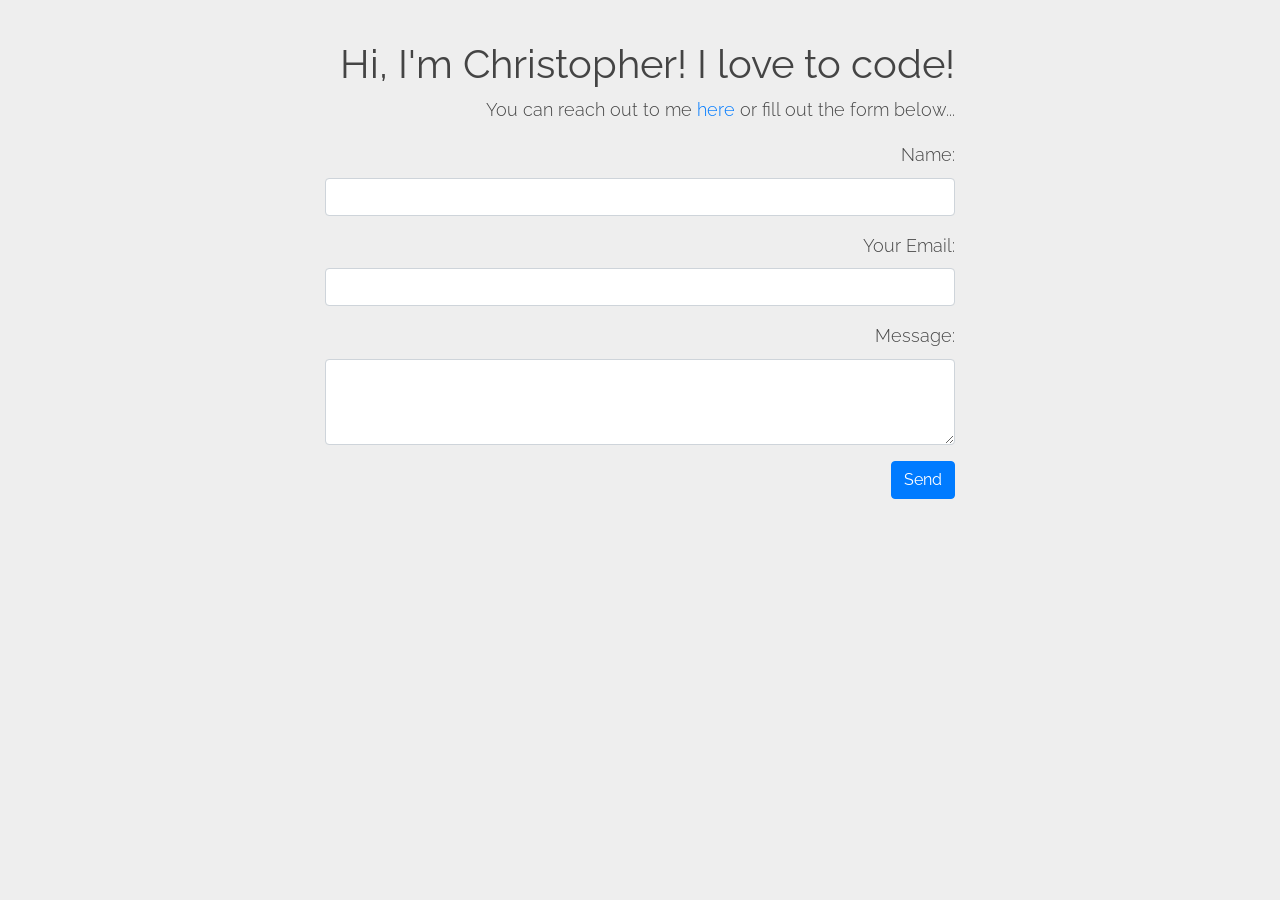
==== index.html @ b3dc9dd5 "First Commit" ====
<!DOCTYPE html>
<html lang="en">
<head>
    <meta charset="UTF-8">
    <meta name="viewport" content="width=device-width, initial-scale=1.0">
    <meta http-equiv="X-UA-Compatible" content="ie=edge">
    <link href="https://fonts.googleapis.com/css?family=Raleway&display=swap" rel="stylesheet">
    <title>Christopher Dion</title>
    <link href="https://fonts.googleapis.com/css?family=Raleway:300,400&display=swap" rel="stylesheet" />
    <link rel="stylesheet" href="https://stackpath.bootstrapcdn.com/bootstrap/4.4.1/css/bootstrap.min.css"
        integrity="sha384-Vkoo8x4CGsO3+Hhxv8T/Q5PaXtkKtu6ug5TOeNV6gBiFeWPGFN9MuhOf23Q9Ifjh" crossorigin="anonymous" />
    <style>
        body {
            margin: 40px auto;
            max-width: 650px;
            line-height: 1.6;
            font-size: 18px;
            color: #444;
            padding: 0 10px;
            background: #eeeeee;
            text-align: right;
            font-family: "Raleway", sans-serif;
        }
    
        h1,
        h2,
        h3 {
            line-height: 1.2;
        }
    
        h1 {
            font-weight: 400;
        }
    
        p,
        label {
            font-weight: 300;
        }
    </style>
    </head>
    
    <body>
        <h1>Hi, I'm Christopher! I love to code!</h1>
        <p>
            You can reach out to me <a href="mailto:dion315@gmail.com">here</a> or
            fill out the form below...
        </p>
        <form action="https://mailthis.to/dion315@gmail.com" method="POST">
            <div class="form-group">
                <label>Name:</label>
                <input type="text" class="form-control" name="Name" />
            </div>
            <div class="form-group">
                <label>Your Email:</label>
                <input type="email" class="form-control" name="_replyto" required />
            </div>
            <div class="form-group">
                <label>Message:</label>
                <textarea class="form-control" name="Message" rows="3"></textarea>
            </div>
            <input type="hidden" name="_honeypot" value="" /> <!-- the beauty of this is
            that it will work with the service to not allow a submittal that has
            anything in the honeypot! -->
            <button type="submit" class="btn btn-primary">Send</button>
        </form>
    </body>
    
    </html>

</head>
<body>
    
</body>
</html>
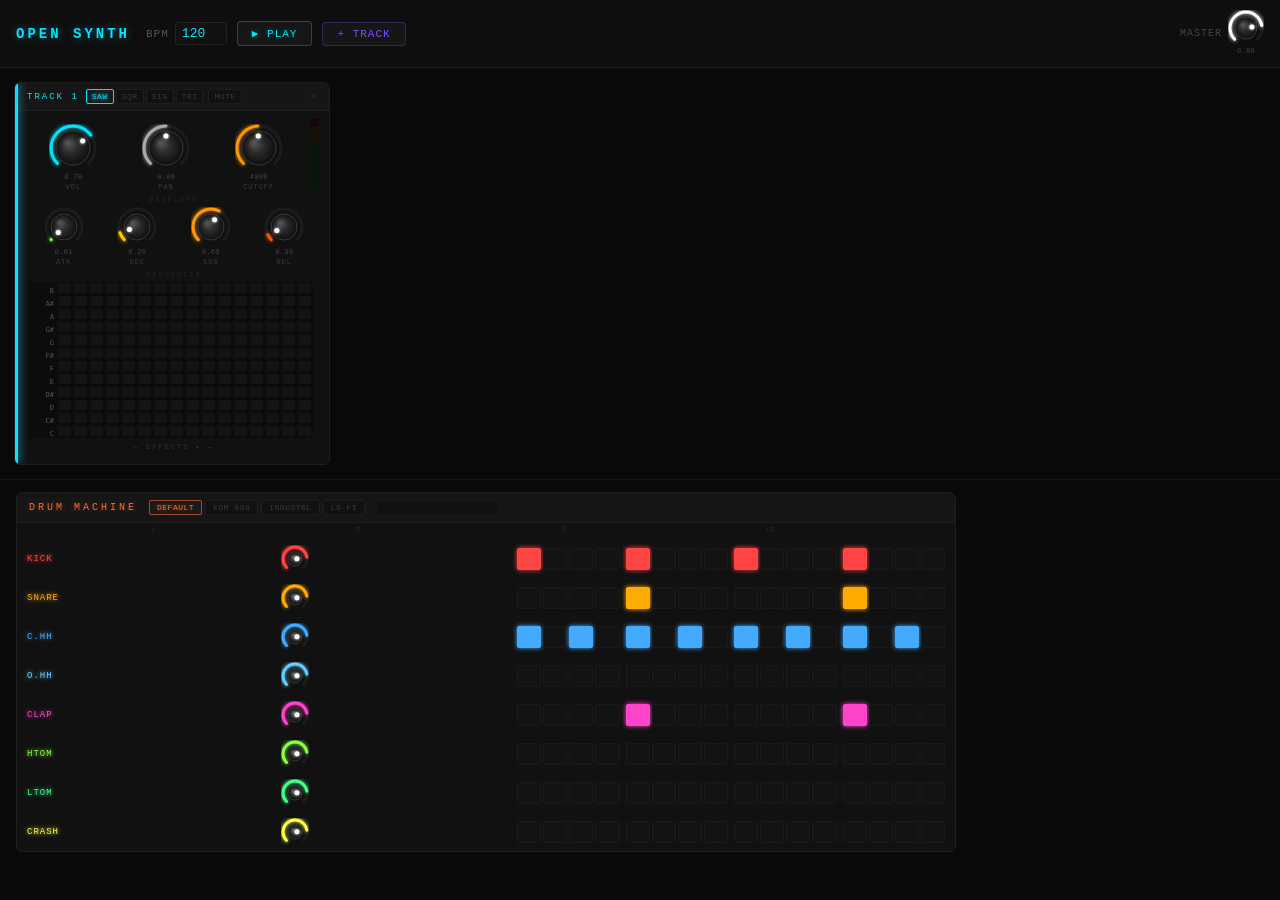
==== commit ccceda71: "Add files via upload" ====
--- a/index.html
+++ b/index.html
@@ -1,74 +1,43 @@
 <!DOCTYPE html>
 <html lang="en">
 <head>
-    <meta charset="UTF-8">
-    <meta name="viewport" content="width=device-width, initial-scale=1.0">
-    <meta http-equiv="X-UA-Compatible" content="ie=edge">
-    <link href="https://fonts.googleapis.com/css?family=Raleway&display=swap" rel="stylesheet">
-    <title>Christopher Dion</title>
-    <link href="https://fonts.googleapis.com/css?family=Raleway:300,400&display=swap" rel="stylesheet" />
-    <link rel="stylesheet" href="https://stackpath.bootstrapcdn.com/bootstrap/4.4.1/css/bootstrap.min.css"
-        integrity="sha384-Vkoo8x4CGsO3+Hhxv8T/Q5PaXtkKtu6ug5TOeNV6gBiFeWPGFN9MuhOf23Q9Ifjh" crossorigin="anonymous" />
-    <style>
-        body {
-            margin: 40px auto;
-            max-width: 650px;
-            line-height: 1.6;
-            font-size: 18px;
-            color: #444;
-            padding: 0 10px;
-            background: #eeeeee;
-            text-align: right;
-            font-family: "Raleway", sans-serif;
-        }
-    
-        h1,
-        h2,
-        h3 {
-            line-height: 1.2;
-        }
-    
-        h1 {
-            font-weight: 400;
-        }
-    
-        p,
-        label {
-            font-weight: 300;
-        }
-    </style>
-    </head>
-    
-    <body>
-        <h1>Hi, I'm Christopher! I love to code!</h1>
-        <p>
-            You can reach out to me <a href="mailto:dion315@gmail.com">here</a> or
-            fill out the form below...
-        </p>
-        <form action="https://mailthis.to/dion315@gmail.com" method="POST">
-            <div class="form-group">
-                <label>Name:</label>
-                <input type="text" class="form-control" name="Name" />
-            </div>
-            <div class="form-group">
-                <label>Your Email:</label>
-                <input type="email" class="form-control" name="_replyto" required />
-            </div>
-            <div class="form-group">
-                <label>Message:</label>
-                <textarea class="form-control" name="Message" rows="3"></textarea>
-            </div>
-            <input type="hidden" name="_honeypot" value="" /> <!-- the beauty of this is
-            that it will work with the service to not allow a submittal that has
-            anything in the honeypot! -->
-            <button type="submit" class="btn btn-primary">Send</button>
-        </form>
-    </body>
-    
-    </html>
-
+<meta charset="UTF-8">
+<meta name="viewport" content="width=device-width, initial-scale=1">
+<title>Open Synth</title>
+<link rel="stylesheet" href="style.css">
 </head>
 <body>
-    
+
+<header class="app-header">
+  <div class="app-logo">OPEN SYNTH</div>
+
+  <div class="transport">
+    <div class="bpm-wrap">
+      BPM
+      <input id="bpm" class="bpm-input" value="120" type="number" min="20" max="300">
+    </div>
+    <button id="play-btn" class="btn btn-play" onclick="handlePlay()">&#9654; PLAY</button>
+    <button class="btn btn-add" onclick="addTrack()">+ TRACK</button>
+  </div>
+
+  <div class="master-wrap">
+    MASTER
+    <div id="master-vol-knob"></div>
+  </div>
+</header>
+
+<div id="rack"></div>
+
+<div id="drum-section"></div>
+
+<script src="voice.js"></script>
+<script src="voiceManager.js"></script>
+<script src="audioEngine.js"></script>
+<script src="scheduler.js"></script>
+<script src="knob.js"></script>
+<script src="effects.js"></script>
+<script src="drums.js"></script>
+<script src="ui.js"></script>
+
 </body>
-</html>+</html>
--- a/style.css
+++ b/style.css
@@ -0,0 +1,469 @@
+/* ── Reset / base ────────────────────────────────────────────────────────────── */
+*, *::before, *::after { box-sizing: border-box; margin: 0; padding: 0; }
+
+body {
+  background: #080808;
+  color: #ccc;
+  font-family: 'Courier New', Courier, monospace;
+  font-size: 12px;
+  min-height: 100vh;
+  display: flex;
+  flex-direction: column;
+}
+
+/* ── App header ──────────────────────────────────────────────────────────────── */
+.app-header {
+  background: #0e0e0e;
+  border-bottom: 1px solid #1e1e1e;
+  padding: 10px 16px;
+  display: flex;
+  align-items: center;
+  gap: 16px;
+  flex-shrink: 0;
+}
+
+.app-logo {
+  font-size: 14px;
+  font-weight: bold;
+  letter-spacing: 3px;
+  color: #00e5ff;
+  text-shadow: 0 0 10px rgba(0,229,255,0.4);
+  user-select: none;
+}
+
+.transport {
+  display: flex;
+  align-items: center;
+  gap: 10px;
+}
+
+.bpm-wrap {
+  display: flex;
+  align-items: center;
+  gap: 6px;
+  color: #555;
+  font-size: 11px;
+  letter-spacing: 1px;
+}
+
+.bpm-input {
+  width: 52px;
+  background: #111;
+  color: #00e5ff;
+  border: 1px solid #222;
+  border-radius: 3px;
+  padding: 3px 6px;
+  font-family: inherit;
+  font-size: 13px;
+  text-align: center;
+  outline: none;
+}
+.bpm-input:focus { border-color: #00e5ff; }
+
+.btn {
+  background: #161616;
+  color: #aaa;
+  border: 1px solid #252525;
+  border-radius: 4px;
+  padding: 5px 14px;
+  font-family: inherit;
+  font-size: 11px;
+  letter-spacing: 1px;
+  cursor: pointer;
+  transition: background 0.1s, color 0.1s, border-color 0.1s;
+}
+.btn:hover { background: #222; color: #eee; border-color: #444; }
+
+.btn-play {
+  color: #00e5ff;
+  border-color: rgba(0,229,255,0.3);
+  text-shadow: 0 0 6px rgba(0,229,255,0.3);
+}
+.btn-play:hover  { background: #001a1f; border-color: #00e5ff; }
+.btn-play.playing {
+  background: #1a0000;
+  color: #ff4444;
+  border-color: rgba(255,68,68,0.5);
+  animation: pulse 1s ease-in-out infinite;
+}
+
+@keyframes pulse {
+  0%,100% { box-shadow: 0 0 0 0 rgba(255,68,68,0.15); }
+  50%      { box-shadow: 0 0 0 5px rgba(255,68,68,0); }
+}
+
+.btn-add { color: #7c4dff; border-color: rgba(124,77,255,0.3); }
+.btn-add:hover { background: #0d0019; border-color: #7c4dff; }
+
+.master-wrap {
+  display: flex;
+  align-items: center;
+  gap: 6px;
+  margin-left: auto;
+  color: #444;
+  font-size: 10px;
+  letter-spacing: 1px;
+}
+
+/* ── Rack ─────────────────────────────────────────────────────────────────────── */
+#rack {
+  display: flex;
+  flex-direction: row;
+  align-items: flex-start;
+  gap: 14px;
+  padding: 14px;
+  overflow-x: auto;
+  overflow-y: auto;
+  min-height: 120px;
+  max-height: 560px;
+  background: #090909;
+  border-bottom: 1px solid #161616;
+  flex-shrink: 0;
+}
+#rack::-webkit-scrollbar       { width: 6px; height: 6px; }
+#rack::-webkit-scrollbar-track  { background: #090909; }
+#rack::-webkit-scrollbar-thumb  { background: #252525; border-radius: 3px; }
+
+/* ── Module ───────────────────────────────────────────────────────────────────── */
+.module {
+  width: 316px;
+  flex-shrink: 0;
+  background: #111;
+  border: 1px solid #1e1e1e;
+  border-radius: 6px;
+  overflow: hidden;
+  position: relative;
+}
+/* Colored accent bar */
+.module::before {
+  content: '';
+  position: absolute;
+  left: 0; top: 0; bottom: 0; width: 3px;
+  background: var(--accent, #00e5ff);
+  box-shadow: 0 0 8px var(--accent, #00e5ff);
+  z-index: 1;
+}
+
+.mod-header {
+  background: #161616;
+  border-bottom: 1px solid #1e1e1e;
+  padding: 5px 7px 5px 12px;
+  display: flex;
+  align-items: center;
+  gap: 5px;
+}
+
+.mod-name {
+  font-size: 9px;
+  letter-spacing: 2px;
+  color: var(--accent, #00e5ff);
+  flex-shrink: 0;
+  margin-right: 2px;
+}
+
+/* Waveform buttons */
+.wave-btns { display: flex; gap: 2px; }
+
+.wave-btn {
+  background: #111;
+  color: #3a3a3a;
+  border: 1px solid #1e1e1e;
+  border-radius: 2px;
+  padding: 2px 5px;
+  font-family: inherit;
+  font-size: 8px;
+  letter-spacing: 0.5px;
+  cursor: pointer;
+  transition: color 0.1s, background 0.1s;
+}
+.wave-btn:hover { color: #888; background: #1a1a1a; }
+.wave-btn.active {
+  background: #1a1a1a;
+  color: var(--accent, #00e5ff);
+  border-color: var(--accent, #00e5ff);
+  text-shadow: 0 0 4px var(--accent, #00e5ff);
+}
+
+/* Mute button */
+.mod-mute { color: #3a3a3a; }
+.mod-mute.muted {
+  background: rgba(255,68,68,0.15) !important;
+  color: #ff4444 !important;
+  border-color: rgba(255,68,68,0.5) !important;
+  text-shadow: 0 0 4px #ff4444;
+}
+
+.mod-close {
+  background: none;
+  color: #2a2a2a;
+  border: none;
+  font-size: 11px;
+  cursor: pointer;
+  padding: 2px 4px;
+  border-radius: 2px;
+  transition: color 0.1s;
+  margin-left: auto;
+}
+.mod-close:hover { color: #ff4444; }
+
+.mod-body { padding: 8px 10px 10px 14px; }
+
+/* ── Knob rows ────────────────────────────────────────────────────────────────── */
+.knob-row {
+  display: flex;
+  align-items: flex-end;
+  gap: 4px;
+  margin-bottom: 4px;
+}
+
+.knob-wrap {
+  display: flex;
+  flex-direction: column;
+  align-items: center;
+  gap: 1px;
+  flex: 1;
+  min-width: 0;
+}
+
+.knob-val {
+  font-size: 7px;
+  color: #444;
+  text-align: center;
+  min-height: 9px;
+  letter-spacing: 0.3px;
+}
+
+.knob-lbl {
+  font-size: 7px;
+  color: #3a3a3a;
+  text-align: center;
+  letter-spacing: 1px;
+}
+
+.vu-meter { align-self: flex-end; border-radius: 2px; margin-left: 2px; }
+
+/* ── Section labels ───────────────────────────────────────────────────────────── */
+.section-lbl {
+  font-size: 7px;
+  color: #252525;
+  letter-spacing: 2px;
+  text-align: center;
+  margin: 5px 0 3px;
+}
+
+.fx-toggle {
+  cursor: pointer;
+  color: #333;
+  transition: color 0.15s;
+}
+.fx-toggle:hover { color: #555; }
+
+/* ── Sequencer canvas ─────────────────────────────────────────────────────────── */
+.seq-canvas { display: block; border-radius: 2px; background: #0c0c0c; }
+
+/* ── Effects panel ────────────────────────────────────────────────────────────── */
+.fx-panel {
+  display: none;
+  margin-top: 4px;
+}
+.fx-panel.open { display: block; }
+
+.fx-adder {
+  display: flex;
+  flex-wrap: wrap;
+  gap: 3px;
+  margin-bottom: 6px;
+}
+
+.fx-add-btn {
+  background: #141414;
+  color: #444;
+  border: 1px solid #1e1e1e;
+  border-radius: 2px;
+  padding: 2px 7px;
+  font-family: inherit;
+  font-size: 8px;
+  letter-spacing: 0.5px;
+  cursor: pointer;
+  transition: color 0.1s, border-color 0.1s;
+}
+.fx-add-btn:hover {
+  color: #00e5ff;
+  border-color: rgba(0,229,255,0.4);
+  background: #0a1215;
+}
+
+.fx-rows { display: flex; flex-direction: column; gap: 4px; }
+
+.fx-row {
+  display: flex;
+  align-items: flex-end;
+  gap: 4px;
+  background: #0e0e0e;
+  border: 1px solid #1a1a1a;
+  border-radius: 3px;
+  padding: 4px 6px 4px 6px;
+}
+
+.fx-name {
+  font-size: 7px;
+  letter-spacing: 1px;
+  color: #555;
+  width: 38px;
+  flex-shrink: 0;
+  align-self: center;
+}
+
+.fx-knobs {
+  display: flex;
+  gap: 2px;
+  flex: 1;
+}
+
+.fx-knobs .knob-wrap { flex: 1; }
+
+.fx-remove {
+  background: none;
+  color: #2a2a2a;
+  border: none;
+  font-size: 14px;
+  cursor: pointer;
+  padding: 0 2px;
+  line-height: 1;
+  align-self: center;
+  transition: color 0.1s;
+}
+.fx-remove:hover { color: #ff4444; }
+
+/* ── Drum machine ─────────────────────────────────────────────────────────────── */
+#drum-section {
+  flex: 1;
+  overflow-y: auto;
+  background: #090909;
+  padding: 12px 16px;
+}
+#drum-section::-webkit-scrollbar       { width: 6px; }
+#drum-section::-webkit-scrollbar-track  { background: #090909; }
+#drum-section::-webkit-scrollbar-thumb  { background: #252525; border-radius: 3px; }
+
+.drum-machine {
+  background: #111;
+  border: 1px solid #1e1e1e;
+  border-radius: 6px;
+  overflow: hidden;
+  max-width: 940px;
+}
+
+.drum-header {
+  background: #161616;
+  border-bottom: 1px solid #1e1e1e;
+  padding: 7px 12px;
+  display: flex;
+  align-items: center;
+  gap: 12px;
+  flex-wrap: wrap;
+}
+
+.drum-title-text {
+  font-size: 10px;
+  letter-spacing: 3px;
+  color: #ff6b35;
+  text-shadow: 0 0 8px rgba(255,107,53,0.4);
+  flex-shrink: 0;
+}
+
+/* Kit selector */
+.kit-btns { display: flex; gap: 3px; }
+
+.kit-btn {
+  background: #111;
+  color: #3a3a3a;
+  border: 1px solid #1e1e1e;
+  border-radius: 2px;
+  padding: 2px 7px;
+  font-family: inherit;
+  font-size: 8px;
+  letter-spacing: 0.5px;
+  cursor: pointer;
+  transition: color 0.1s, border-color 0.1s;
+}
+.kit-btn:hover { color: #888; background: #1a1a1a; }
+.kit-btn.active {
+  background: #1a1a1a;
+  color: #ff6b35;
+  border-color: rgba(255,107,53,0.6);
+  text-shadow: 0 0 4px rgba(255,107,53,0.5);
+}
+
+.drum-master-meter { flex: 1; max-width: 120px; border-radius: 2px; }
+
+/* Ruler */
+.drum-ruler {
+  display: flex;
+  align-items: center;
+  padding: 3px 10px;
+  border-bottom: 1px solid #141414;
+}
+.drum-row-spacer   { width: 102px; flex-shrink: 0; }
+.drum-ruler-num {
+  flex: 1;
+  text-align: center;
+  font-size: 7px;
+  color: #2a2a2a;
+  height: 10px;
+}
+.drum-ruler-num.group-start { margin-left: 4px; }
+.drum-ruler-num:first-child  { margin-left: 0; }
+
+/* Channel rows */
+.drum-row {
+  display: flex;
+  align-items: center;
+  padding: 5px 10px;
+  border-bottom: 1px solid #131313;
+  gap: 8px;
+}
+.drum-row:last-child { border-bottom: none; }
+
+.drum-ch-label {
+  width: 46px;
+  font-size: 9px;
+  letter-spacing: 1px;
+  flex-shrink: 0;
+  text-shadow: 0 0 5px currentColor;
+}
+
+.drum-vol-knob { width: 40px; flex-shrink: 0; }
+.drum-vol-knob .knob-lbl,
+.drum-vol-knob .knob-val { display: none; }
+
+.drum-steps { display: flex; gap: 2px; flex: 1; }
+
+/* Step button */
+.drum-step {
+  flex: 1;
+  height: 22px;
+  background: #131313;
+  border: 1px solid #1a1a1a;
+  border-radius: 2px;
+  cursor: pointer;
+  transition: background 0.05s, box-shadow 0.05s;
+  padding: 0;
+}
+.drum-step.group-start { margin-left: 4px; }
+.drum-step:first-child  { margin-left: 0; }
+.drum-step:hover { background: #1e1e1e; }
+.drum-step.active {
+  background: var(--col, #ff6b35);
+  border-color: var(--col, #ff6b35);
+  box-shadow: 0 0 5px var(--col, #ff6b35);
+}
+.drum-step.playing {
+  outline: 1px solid rgba(255,255,255,0.2);
+  outline-offset: -1px;
+}
+.drum-step.active.playing {
+  background: #ffffff;
+  border-color: #ffffff;
+  box-shadow: 0 0 10px #fff, 0 0 20px var(--col, #ff6b35);
+}
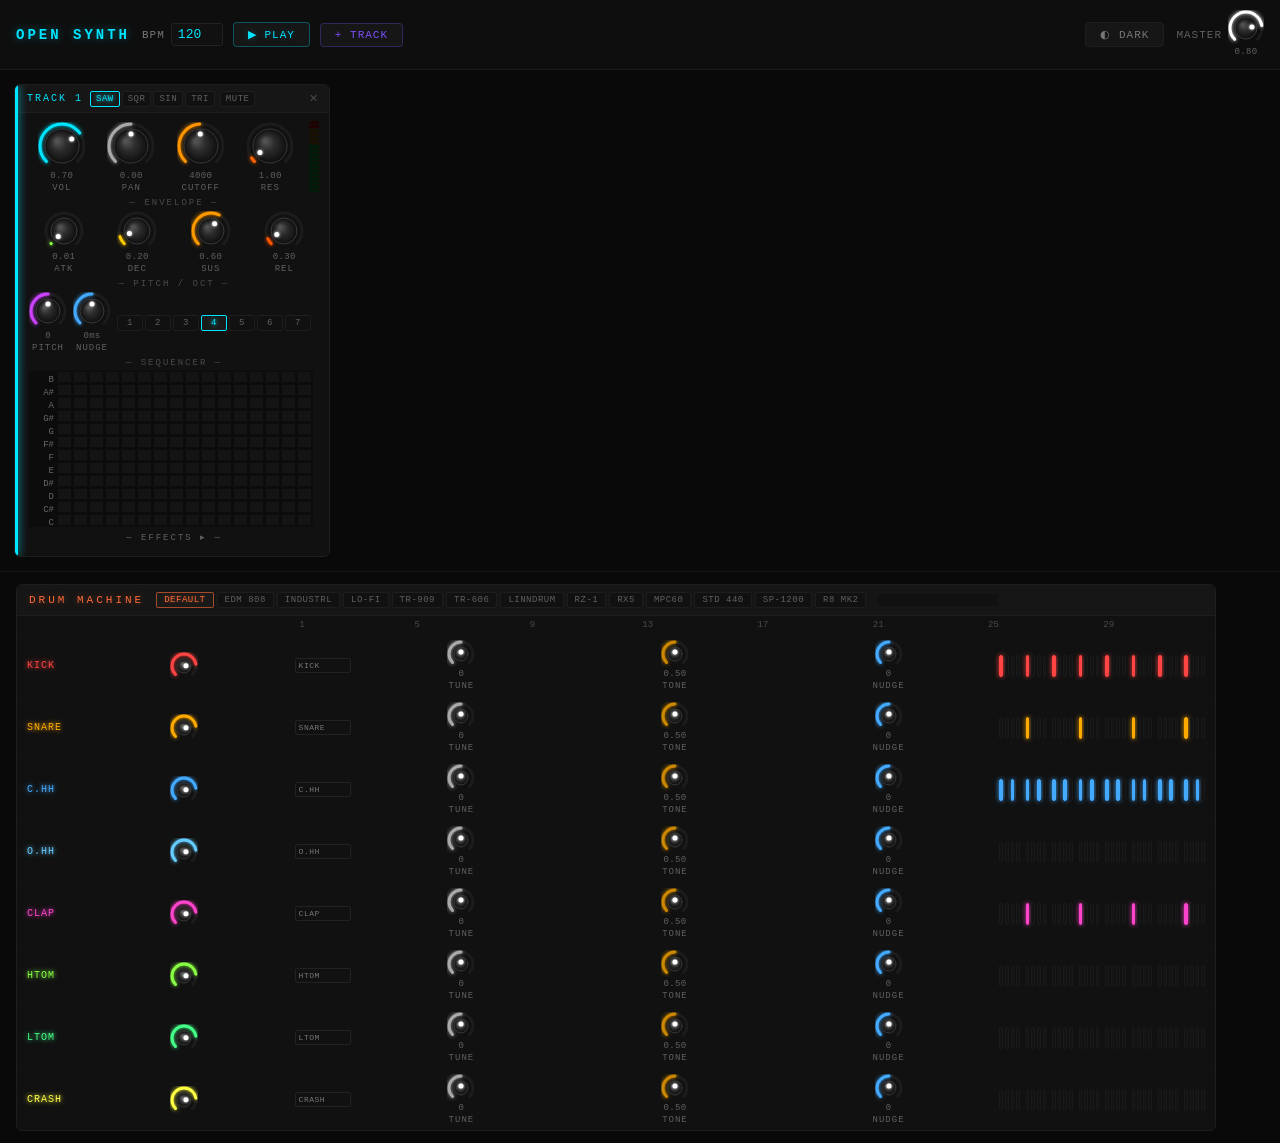
==== commit d75b0ef9: "Add files via upload" ====
--- a/index.html
+++ b/index.html
@@ -5,6 +5,10 @@
 <meta name="viewport" content="width=device-width, initial-scale=1">
 <title>Open Synth</title>
 <link rel="stylesheet" href="style.css">
+<script>
+  if (localStorage.getItem('opensynth-theme') === 'light')
+    document.documentElement.classList.add('light-mode');
+</script>
 </head>
 <body>
 
@@ -19,6 +23,8 @@
     <button id="play-btn" class="btn btn-play" onclick="handlePlay()">&#9654; PLAY</button>
     <button class="btn btn-add" onclick="addTrack()">+ TRACK</button>
   </div>
+
+  <button id="theme-btn" class="btn btn-theme" onclick="toggleTheme()">◐ DARK</button>
 
   <div class="master-wrap">
     MASTER
--- a/style.css
+++ b/style.css
@@ -1,9 +1,105 @@
+/* ── CSS Custom Properties ────────────────────────────────────────────────────── */
+:root {
+  /* Backgrounds */
+  --bg:         #080808;
+  --bg-rack:    #090909;
+  --s0:         #0c0c0c;   /* seq canvas, deep wells */
+  --s1:         #0e0e0e;   /* app-header, fx-rows */
+  --s2:         #111111;   /* modules, drum machine, inputs */
+  --s3:         #161616;   /* mod-headers, drum-header, btn bg */
+  --s4:         #1a1a1a;   /* active/hover surfaces */
+
+  /* Borders */
+  --b0: #131313;
+  --b1: #1a1a1a;
+  --b2: #1e1e1e;
+  --b3: #252525;
+  --b4: #444444;
+
+  /* Text — all bumped for readability */
+  --t1: #cccccc;   /* primary body text */
+  --t2: #999999;   /* secondary */
+  --t3: #777777;   /* subdued (was #555) */
+  --t4: #606060;   /* dim labels (was #3a3a3a / #444) */
+  --t5: #4a4a4a;   /* ghost / section labels (was #252525) */
+
+  /* Knob canvas */
+  --kn-track: #1c1c1c;
+  --kn-hi:    #525252;
+  --kn-mid:   #2c2c2c;
+  --kn-lo:    #0e0e0e;
+  --kn-rim:   #3a3a3a;
+
+  /* Sequencer grid canvas */
+  --grid-off:        #141414;
+  --grid-off-act:    #1e2a2a;
+  --grid-lbl:        #686868;
+
+  /* VU meter off-segments */
+  --vu-r:  #200000;
+  --vu-y:  #1a1000;
+  --vu-g:  #001a08;
+
+  /* Interactive */
+  --input-bg:       #111111;
+  --input-bdr:      #222222;
+  --accent-cyan:    #00e5ff;
+  --btn-play-hover: #001a1f;
+  --btn-add-hover:  #0d0019;
+  --scrollbar-bg:   #090909;
+  --scrollbar-thumb:#252525;
+}
+
+:root.light-mode {
+  --bg:         #dedede;
+  --bg-rack:    #d2d2d2;
+  --s0:         #eeeeee;
+  --s1:         #c6c6c6;
+  --s2:         #e4e4e4;
+  --s3:         #d0d0d0;
+  --s4:         #dadada;
+
+  --b0: #c0c0c0;
+  --b1: #b6b6b6;
+  --b2: #aaaaaa;
+  --b3: #989898;
+  --b4: #686868;
+
+  --t1: #1a1a1a;
+  --t2: #3a3a3a;
+  --t3: #555555;
+  --t4: #686868;
+  --t5: #888888;
+
+  --kn-track: #aaaaaa;
+  --kn-hi:    #888888;
+  --kn-mid:   #666666;
+  --kn-lo:    #444444;
+  --kn-rim:   #888888;
+
+  --grid-off:        #c8c8c8;
+  --grid-off-act:    #b6ccd0;
+  --grid-lbl:        #909090;
+
+  --vu-r:  #f0d0d0;
+  --vu-y:  #f0ead0;
+  --vu-g:  #d0f0e0;
+
+  --input-bg:       #e6e6e6;
+  --input-bdr:      #b0b0b0;
+  --accent-cyan:    #0088aa;
+  --btn-play-hover: #d0f4ff;
+  --btn-add-hover:  #ece0ff;
+  --scrollbar-bg:   #d2d2d2;
+  --scrollbar-thumb:#b0b0b0;
+}
+
 /* ── Reset / base ────────────────────────────────────────────────────────────── */
 *, *::before, *::after { box-sizing: border-box; margin: 0; padding: 0; }
 
 body {
-  background: #080808;
-  color: #ccc;
+  background: var(--bg);
+  color: var(--t1);
   font-family: 'Courier New', Courier, monospace;
   font-size: 12px;
   min-height: 100vh;
@@ -13,44 +109,47 @@
 
 /* ── App header ──────────────────────────────────────────────────────────────── */
 .app-header {
-  background: #0e0e0e;
-  border-bottom: 1px solid #1e1e1e;
+  background: var(--s1);
+  border-bottom: 1px solid var(--b2);
   padding: 10px 16px;
   display: flex;
   align-items: center;
-  gap: 16px;
-  flex-shrink: 0;
+  gap: 12px;
+  flex-shrink: 0;
+  flex-wrap: wrap;
 }
 
 .app-logo {
   font-size: 14px;
   font-weight: bold;
   letter-spacing: 3px;
-  color: #00e5ff;
+  color: var(--accent-cyan);
   text-shadow: 0 0 10px rgba(0,229,255,0.4);
   user-select: none;
+  flex-shrink: 0;
 }
 
 .transport {
   display: flex;
   align-items: center;
   gap: 10px;
+  flex-wrap: wrap;
 }
 
 .bpm-wrap {
   display: flex;
   align-items: center;
   gap: 6px;
-  color: #555;
+  color: var(--t3);
   font-size: 11px;
   letter-spacing: 1px;
 }
 
 .bpm-input {
   width: 52px;
-  background: #111;
-  color: #00e5ff;
-  border: 1px solid #222;
+  background: var(--input-bg);
+  color: var(--accent-cyan);
+  border: 1px solid var(--input-bdr);
   border-radius: 3px;
   padding: 3px 6px;
   font-family: inherit;
@@ -58,12 +157,12 @@
   text-align: center;
   outline: none;
 }
-.bpm-input:focus { border-color: #00e5ff; }
+.bpm-input:focus { border-color: var(--accent-cyan); }
 
 .btn {
-  background: #161616;
-  color: #aaa;
-  border: 1px solid #252525;
+  background: var(--s3);
+  color: var(--t2);
+  border: 1px solid var(--b3);
   border-radius: 4px;
   padding: 5px 14px;
   font-family: inherit;
@@ -72,14 +171,14 @@
   cursor: pointer;
   transition: background 0.1s, color 0.1s, border-color 0.1s;
 }
-.btn:hover { background: #222; color: #eee; border-color: #444; }
+.btn:hover { background: var(--s4); color: var(--t1); border-color: var(--b4); }
 
 .btn-play {
-  color: #00e5ff;
+  color: var(--accent-cyan);
   border-color: rgba(0,229,255,0.3);
-  text-shadow: 0 0 6px rgba(0,229,255,0.3);
-}
-.btn-play:hover  { background: #001a1f; border-color: #00e5ff; }
+  text-shadow: 0 0 6px rgba(0,229,255,0.25);
+}
+.btn-play:hover  { background: var(--btn-play-hover); border-color: var(--accent-cyan); }
 .btn-play.playing {
   background: #1a0000;
   color: #ff4444;
@@ -93,15 +192,22 @@
 }
 
 .btn-add { color: #7c4dff; border-color: rgba(124,77,255,0.3); }
-.btn-add:hover { background: #0d0019; border-color: #7c4dff; }
+.btn-add:hover { background: var(--btn-add-hover); border-color: #7c4dff; }
+
+.btn-theme {
+  color: var(--t3);
+  border-color: var(--b2);
+  margin-left: auto;
+  flex-shrink: 0;
+}
+.btn-theme:hover { color: var(--t1); }
 
 .master-wrap {
   display: flex;
   align-items: center;
   gap: 6px;
-  margin-left: auto;
-  color: #444;
-  font-size: 10px;
+  color: var(--t4);
+  font-size: 11px;
   letter-spacing: 1px;
 }
 
@@ -116,25 +222,24 @@
   overflow-y: auto;
   min-height: 120px;
   max-height: 560px;
-  background: #090909;
-  border-bottom: 1px solid #161616;
+  background: var(--bg-rack);
+  border-bottom: 1px solid var(--s3);
   flex-shrink: 0;
 }
 #rack::-webkit-scrollbar       { width: 6px; height: 6px; }
-#rack::-webkit-scrollbar-track  { background: #090909; }
-#rack::-webkit-scrollbar-thumb  { background: #252525; border-radius: 3px; }
+#rack::-webkit-scrollbar-track  { background: var(--scrollbar-bg); }
+#rack::-webkit-scrollbar-thumb  { background: var(--scrollbar-thumb); border-radius: 3px; }
 
 /* ── Module ───────────────────────────────────────────────────────────────────── */
 .module {
   width: 316px;
   flex-shrink: 0;
-  background: #111;
-  border: 1px solid #1e1e1e;
+  background: var(--s2);
+  border: 1px solid var(--b2);
   border-radius: 6px;
   overflow: hidden;
   position: relative;
 }
-/* Colored accent bar */
 .module::before {
   content: '';
   position: absolute;
@@ -145,8 +250,8 @@
 }
 
 .mod-header {
-  background: #161616;
-  border-bottom: 1px solid #1e1e1e;
+  background: var(--s3);
+  border-bottom: 1px solid var(--b2);
   padding: 5px 7px 5px 12px;
   display: flex;
   align-items: center;
@@ -154,7 +259,7 @@
 }
 
 .mod-name {
-  font-size: 9px;
+  font-size: 10px;
   letter-spacing: 2px;
   color: var(--accent, #00e5ff);
   flex-shrink: 0;
@@ -165,27 +270,27 @@
 .wave-btns { display: flex; gap: 2px; }
 
 .wave-btn {
-  background: #111;
-  color: #3a3a3a;
-  border: 1px solid #1e1e1e;
+  background: var(--s2);
+  color: var(--t4);
+  border: 1px solid var(--b2);
   border-radius: 2px;
   padding: 2px 5px;
   font-family: inherit;
-  font-size: 8px;
+  font-size: 9px;
   letter-spacing: 0.5px;
   cursor: pointer;
   transition: color 0.1s, background 0.1s;
 }
-.wave-btn:hover { color: #888; background: #1a1a1a; }
+.wave-btn:hover { color: var(--t2); background: var(--s4); }
 .wave-btn.active {
-  background: #1a1a1a;
+  background: var(--s4);
   color: var(--accent, #00e5ff);
   border-color: var(--accent, #00e5ff);
   text-shadow: 0 0 4px var(--accent, #00e5ff);
 }
 
 /* Mute button */
-.mod-mute { color: #3a3a3a; }
+.mod-mute { color: var(--t4); }
 .mod-mute.muted {
   background: rgba(255,68,68,0.15) !important;
   color: #ff4444 !important;
@@ -195,7 +300,7 @@
 
 .mod-close {
   background: none;
-  color: #2a2a2a;
+  color: var(--t5);
   border: none;
   font-size: 11px;
   cursor: pointer;
@@ -226,16 +331,16 @@
 }
 
 .knob-val {
-  font-size: 7px;
-  color: #444;
+  font-size: 9px;
+  color: var(--t4);
   text-align: center;
-  min-height: 9px;
+  min-height: 11px;
   letter-spacing: 0.3px;
 }
 
 .knob-lbl {
-  font-size: 7px;
-  color: #3a3a3a;
+  font-size: 9px;
+  color: var(--t4);
   text-align: center;
   letter-spacing: 1px;
 }
@@ -244,8 +349,8 @@
 
 /* ── Section labels ───────────────────────────────────────────────────────────── */
 .section-lbl {
-  font-size: 7px;
-  color: #252525;
+  font-size: 9px;
+  color: var(--t5);
   letter-spacing: 2px;
   text-align: center;
   margin: 5px 0 3px;
@@ -253,19 +358,16 @@
 
 .fx-toggle {
   cursor: pointer;
-  color: #333;
+  color: var(--t4);
   transition: color 0.15s;
 }
-.fx-toggle:hover { color: #555; }
+.fx-toggle:hover { color: var(--t3); }
 
 /* ── Sequencer canvas ─────────────────────────────────────────────────────────── */
-.seq-canvas { display: block; border-radius: 2px; background: #0c0c0c; }
+.seq-canvas { display: block; border-radius: 2px; background: var(--s0); }
 
 /* ── Effects panel ────────────────────────────────────────────────────────────── */
-.fx-panel {
-  display: none;
-  margin-top: 4px;
-}
+.fx-panel { display: none; margin-top: 4px; }
 .fx-panel.open { display: block; }
 
 .fx-adder {
@@ -276,21 +378,21 @@
 }
 
 .fx-add-btn {
-  background: #141414;
-  color: #444;
-  border: 1px solid #1e1e1e;
+  background: var(--s0);
+  color: var(--t4);
+  border: 1px solid var(--b2);
   border-radius: 2px;
   padding: 2px 7px;
   font-family: inherit;
-  font-size: 8px;
+  font-size: 9px;
   letter-spacing: 0.5px;
   cursor: pointer;
-  transition: color 0.1s, border-color 0.1s;
+  transition: color 0.1s, border-color 0.1s, background 0.1s;
 }
 .fx-add-btn:hover {
-  color: #00e5ff;
+  color: var(--accent-cyan);
   border-color: rgba(0,229,255,0.4);
-  background: #0a1215;
+  background: var(--btn-play-hover);
 }
 
 .fx-rows { display: flex; flex-direction: column; gap: 4px; }
@@ -299,32 +401,27 @@
   display: flex;
   align-items: flex-end;
   gap: 4px;
-  background: #0e0e0e;
-  border: 1px solid #1a1a1a;
+  background: var(--s1);
+  border: 1px solid var(--b1);
   border-radius: 3px;
-  padding: 4px 6px 4px 6px;
+  padding: 4px 6px;
 }
 
 .fx-name {
-  font-size: 7px;
+  font-size: 9px;
   letter-spacing: 1px;
-  color: #555;
+  color: var(--t3);
   width: 38px;
   flex-shrink: 0;
   align-self: center;
 }
 
-.fx-knobs {
-  display: flex;
-  gap: 2px;
-  flex: 1;
-}
-
+.fx-knobs { display: flex; gap: 2px; flex: 1; }
 .fx-knobs .knob-wrap { flex: 1; }
 
 .fx-remove {
   background: none;
-  color: #2a2a2a;
+  color: var(--t5);
   border: none;
   font-size: 14px;
   cursor: pointer;
@@ -339,24 +436,26 @@
 #drum-section {
   flex: 1;
   overflow-y: auto;
-  background: #090909;
+  overflow-x: auto;
+  background: var(--bg-rack);
   padding: 12px 16px;
 }
-#drum-section::-webkit-scrollbar       { width: 6px; }
-#drum-section::-webkit-scrollbar-track  { background: #090909; }
-#drum-section::-webkit-scrollbar-thumb  { background: #252525; border-radius: 3px; }
+#drum-section::-webkit-scrollbar       { width: 6px; height: 6px; }
+#drum-section::-webkit-scrollbar-track  { background: var(--scrollbar-bg); }
+#drum-section::-webkit-scrollbar-thumb  { background: var(--scrollbar-thumb); border-radius: 3px; }
 
 .drum-machine {
-  background: #111;
-  border: 1px solid #1e1e1e;
+  background: var(--s2);
+  border: 1px solid var(--b2);
   border-radius: 6px;
   overflow: hidden;
-  max-width: 940px;
+  max-width: 1200px;
+  min-width: 600px;
 }
 
 .drum-header {
-  background: #161616;
-  border-bottom: 1px solid #1e1e1e;
+  background: var(--s3);
+  border-bottom: 1px solid var(--b2);
   padding: 7px 12px;
   display: flex;
   align-items: center;
@@ -365,7 +464,7 @@
 }
 
 .drum-title-text {
-  font-size: 10px;
+  font-size: 11px;
   letter-spacing: 3px;
   color: #ff6b35;
   text-shadow: 0 0 8px rgba(255,107,53,0.4);
@@ -376,23 +475,23 @@
 .kit-btns { display: flex; gap: 3px; }
 
 .kit-btn {
-  background: #111;
-  color: #3a3a3a;
-  border: 1px solid #1e1e1e;
+  background: var(--s2);
+  color: var(--t4);
+  border: 1px solid var(--b2);
   border-radius: 2px;
   padding: 2px 7px;
   font-family: inherit;
-  font-size: 8px;
+  font-size: 9px;
   letter-spacing: 0.5px;
   cursor: pointer;
-  transition: color 0.1s, border-color 0.1s;
-}
-.kit-btn:hover { color: #888; background: #1a1a1a; }
+  transition: color 0.1s, border-color 0.1s, background 0.1s;
+}
+.kit-btn:hover { color: var(--t2); background: var(--s4); }
 .kit-btn.active {
-  background: #1a1a1a;
+  background: var(--s4);
   color: #ff6b35;
   border-color: rgba(255,107,53,0.6);
-  text-shadow: 0 0 4px rgba(255,107,53,0.5);
+  text-shadow: 0 0 4px rgba(255,107,53,0.4);
 }
 
 .drum-master-meter { flex: 1; max-width: 120px; border-radius: 2px; }
@@ -402,15 +501,16 @@
   display: flex;
   align-items: center;
   padding: 3px 10px;
-  border-bottom: 1px solid #141414;
-}
-.drum-row-spacer   { width: 102px; flex-shrink: 0; }
+  border-bottom: 1px solid var(--b0);
+}
+.drum-row-spacer { width: 262px; flex-shrink: 0; }
 .drum-ruler-num {
   flex: 1;
   text-align: center;
-  font-size: 7px;
-  color: #2a2a2a;
-  height: 10px;
+  font-size: 9px;
+  color: var(--t5);
+  height: 12px;
+  line-height: 12px;
 }
 .drum-ruler-num.group-start { margin-left: 4px; }
 .drum-ruler-num:first-child  { margin-left: 0; }
@@ -420,22 +520,75 @@
   display: flex;
   align-items: center;
   padding: 5px 10px;
-  border-bottom: 1px solid #131313;
+  border-bottom: 1px solid var(--b0);
   gap: 8px;
 }
 .drum-row:last-child { border-bottom: none; }
 
 .drum-ch-label {
   width: 46px;
-  font-size: 9px;
+  font-size: 10px;
   letter-spacing: 1px;
   flex-shrink: 0;
   text-shadow: 0 0 5px currentColor;
 }
 
-.drum-vol-knob { width: 40px; flex-shrink: 0; }
+.drum-vol-knob { width: 28px; flex-shrink: 0; }
 .drum-vol-knob .knob-lbl,
 .drum-vol-knob .knob-val { display: none; }
+
+/* Drum type select */
+.drum-type-select {
+  width: 56px;
+  flex-shrink: 0;
+  background: var(--input-bg);
+  color: var(--t3);
+  border: 1px solid var(--input-bdr);
+  border-radius: 2px;
+  font-family: 'Courier New', Courier, monospace;
+  font-size: 8px;
+  letter-spacing: 0.5px;
+  padding: 2px 3px;
+  cursor: pointer;
+  outline: none;
+  appearance: none;
+  -webkit-appearance: none;
+}
+.drum-type-select:focus { border-color: var(--b4); }
+
+/* Drum tune / tone / nudge knobs */
+.drum-tune-knob,
+.drum-tone-knob,
+.drum-nudge-knob { width: 28px; flex-shrink: 0; }
+
+/* Octave selector */
+.oct-btns {
+  display: flex;
+  gap: 2px;
+  flex: 1;
+  justify-content: flex-start;
+}
+
+.oct-btn {
+  background: var(--s2);
+  color: var(--t4);
+  border: 1px solid var(--b2);
+  border-radius: 2px;
+  padding: 2px 0;
+  width: 26px;
+  font-family: inherit;
+  font-size: 9px;
+  letter-spacing: 0.5px;
+  cursor: pointer;
+  transition: color 0.1s, background 0.1s;
+}
+.oct-btn:hover { color: var(--t2); background: var(--s4); }
+.oct-btn.active {
+  background: var(--s4);
+  color: var(--accent, #00e5ff);
+  border-color: var(--accent, #00e5ff);
+  text-shadow: 0 0 4px var(--accent, #00e5ff);
+}
 
 .drum-steps { display: flex; gap: 2px; flex: 1; }
 
@@ -443,8 +596,8 @@
 .drum-step {
   flex: 1;
   height: 22px;
-  background: #131313;
-  border: 1px solid #1a1a1a;
+  background: var(--b0);
+  border: 1px solid var(--b1);
   border-radius: 2px;
   cursor: pointer;
   transition: background 0.05s, box-shadow 0.05s;
@@ -452,7 +605,7 @@
 }
 .drum-step.group-start { margin-left: 4px; }
 .drum-step:first-child  { margin-left: 0; }
-.drum-step:hover { background: #1e1e1e; }
+.drum-step:hover { background: var(--s4); }
 .drum-step.active {
   background: var(--col, #ff6b35);
   border-color: var(--col, #ff6b35);
@@ -467,3 +620,39 @@
   border-color: #ffffff;
   box-shadow: 0 0 10px #fff, 0 0 20px var(--col, #ff6b35);
 }
+
+/* ── Light mode adjustments ───────────────────────────────────────────────────── */
+:root.light-mode .app-logo { text-shadow: none; }
+:root.light-mode .btn-play { text-shadow: none; }
+:root.light-mode .drum-title-text { text-shadow: none; }
+:root.light-mode .module::before { box-shadow: none; }
+
+/* Accent-colored text needs darkening on light backgrounds */
+:root.light-mode .mod-name,
+:root.light-mode .wave-btn.active,
+:root.light-mode .oct-btn.active {
+  color: color-mix(in srgb, var(--accent, #00e5ff), #000000 55%);
+  text-shadow: none;
+}
+
+:root.light-mode .kit-btn.active {
+  color: color-mix(in srgb, #ff6b35, #000000 45%);
+  text-shadow: none;
+}
+
+:root.light-mode .drum-step.playing {
+  outline-color: rgba(0,0,0,0.25);
+}
+:root.light-mode .drum-step.active.playing {
+  background: var(--col, #ff6b35);
+  border-color: #ffffff;
+  box-shadow: 0 0 6px rgba(0,0,0,0.3), 0 0 12px var(--col, #ff6b35);
+}
+
+:root.light-mode .drum-ch-label { text-shadow: none; }
+
+/* ── Responsive header ────────────────────────────────────────────────────────── */
+@media (max-width: 680px) {
+  .btn-theme { margin-left: 0; }
+  .master-wrap { margin-left: 0; }
+}
